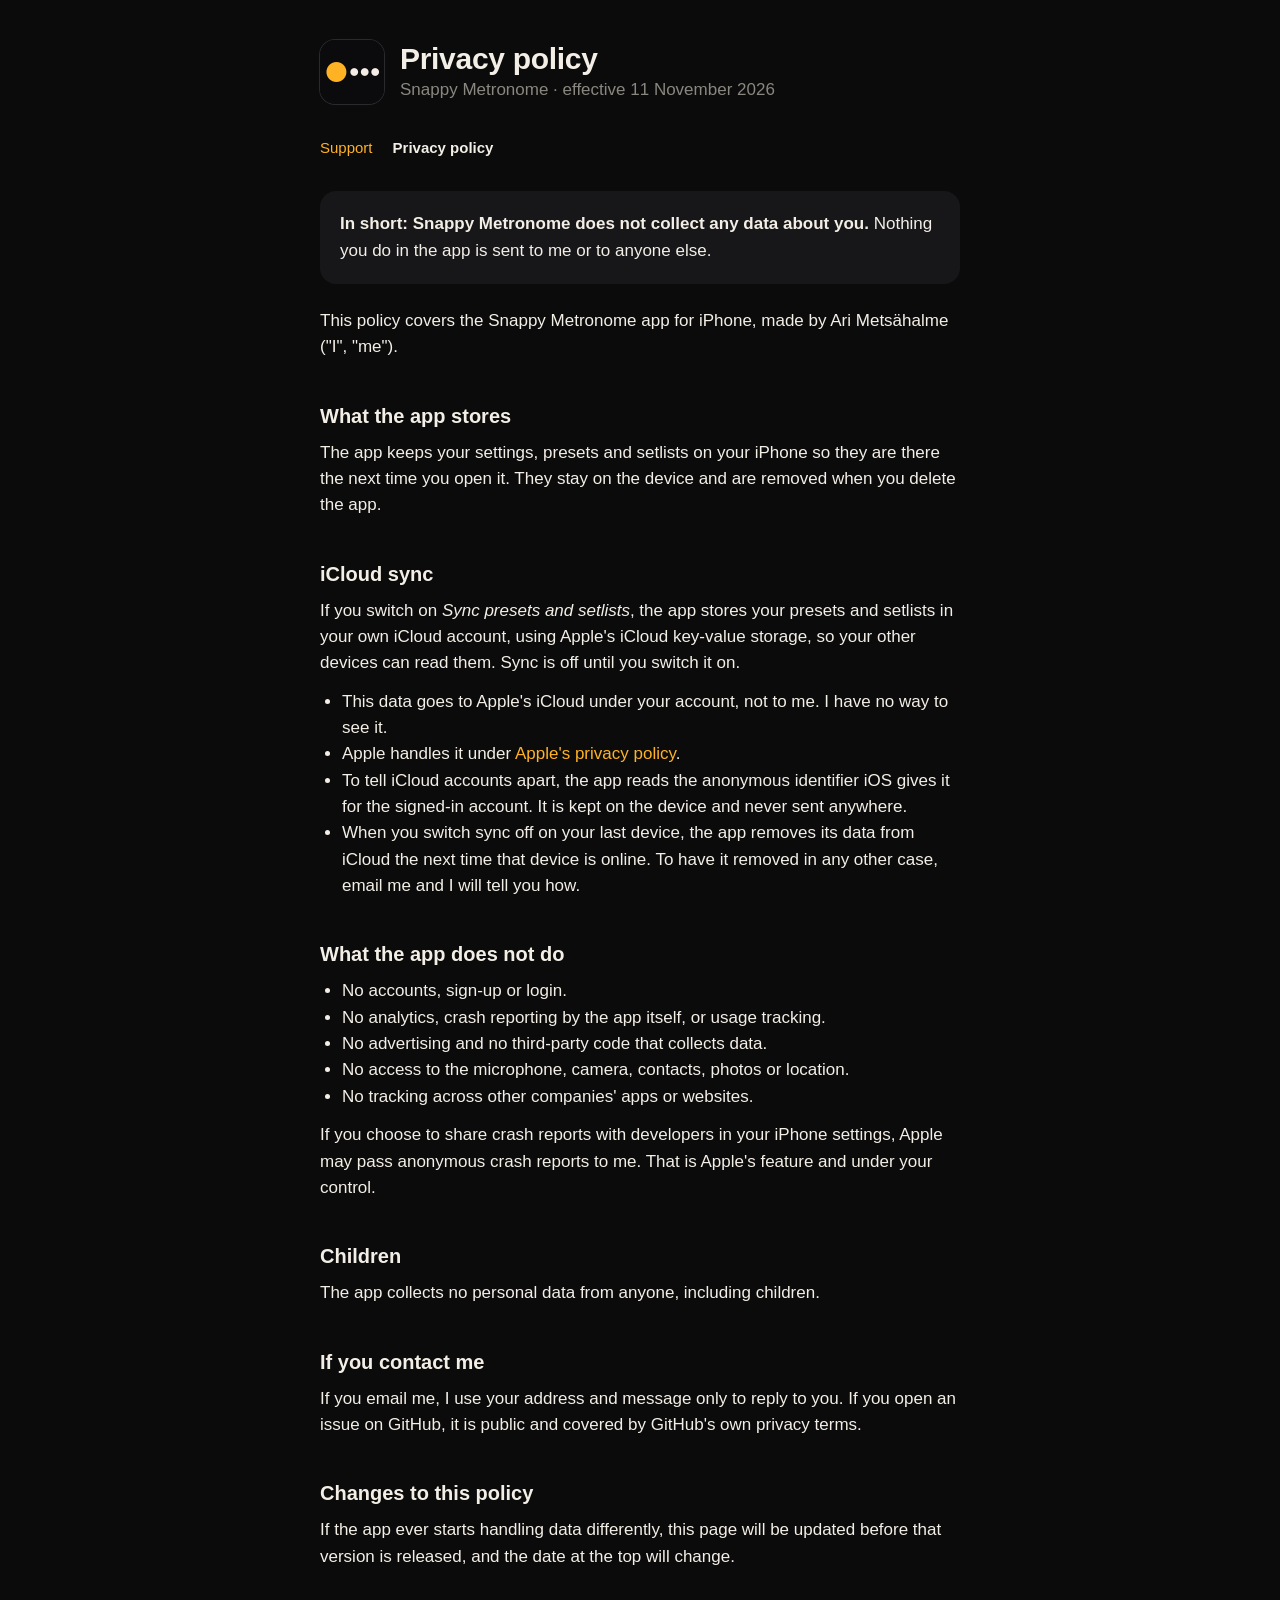
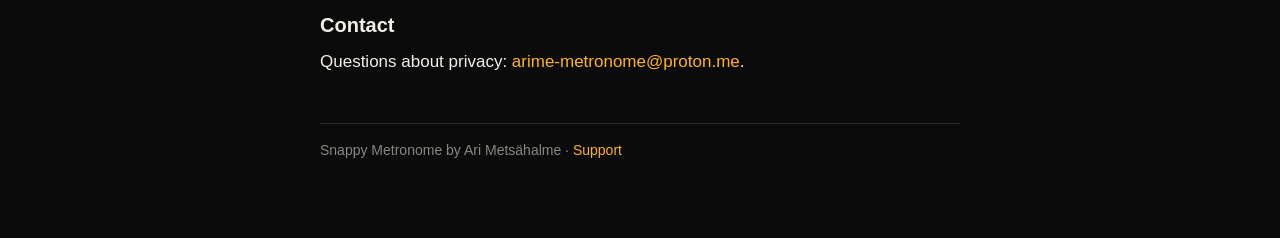
==== site/privacy.html @ 39511428 "Add the support and privacy policy pages App Store Connect needs a support URL and a privacy policy " ====
<!doctype html>
<html lang="en">
<head>
  <meta charset="utf-8">
  <meta name="viewport" content="width=device-width, initial-scale=1">
  <title>Snappy Metronome Privacy</title>
  <meta name="description" content="Privacy policy for Snappy Metronome. The app collects no personal data.">
  <link rel="icon" href="icon.png">
  <link rel="apple-touch-icon" href="icon.png">
  <link rel="stylesheet" href="style.css">
</head>
<body>
  <main>
    <header>
      <img src="icon.png" alt="">
      <div>
        <h1>Privacy policy</h1>
        <p>Snappy Metronome · effective 11 November 2026</p>
      </div>
    </header>

    <nav>
      <a href="./">Support</a>
      <a href="privacy.html" aria-current="page">Privacy policy</a>
    </nav>

    <div class="card">
      <p><strong>In short: Snappy Metronome does not collect any data about you.</strong> Nothing you do in the app is sent to me or to anyone else.</p>
    </div>

    <p>This policy covers the Snappy Metronome app for iPhone, made by Ari Metsähalme ("I", "me").</p>

    <h2>What the app stores</h2>
    <p>The app keeps your settings, presets and setlists on your iPhone so they are there the next time you open it. They stay on the device and are removed when you delete the app.</p>

    <h2>iCloud sync</h2>
    <p>If you switch on <em>Sync presets and setlists</em>, the app stores your presets and setlists in your own iCloud account, using Apple's iCloud key-value storage, so your other devices can read them. Sync is off until you switch it on.</p>
    <ul>
      <li>This data goes to Apple's iCloud under your account, not to me. I have no way to see it.</li>
      <li>Apple handles it under <a href="https://www.apple.com/legal/privacy/">Apple's privacy policy</a>.</li>
      <li>To tell iCloud accounts apart, the app reads the anonymous identifier iOS gives it for the signed-in account. It is kept on the device and never sent anywhere.</li>
      <li>When you switch sync off on your last device, the app removes its data from iCloud the next time that device is online. To have it removed in any other case, email me and I will tell you how.</li>
    </ul>

    <h2>What the app does not do</h2>
    <ul>
      <li>No accounts, sign-up or login.</li>
      <li>No analytics, crash reporting by the app itself, or usage tracking.</li>
      <li>No advertising and no third-party code that collects data.</li>
      <li>No access to the microphone, camera, contacts, photos or location.</li>
      <li>No tracking across other companies' apps or websites.</li>
    </ul>
    <p>If you choose to share crash reports with developers in your iPhone settings, Apple may pass anonymous crash reports to me. That is Apple's feature and under your control.</p>

    <h2>Children</h2>
    <p>The app collects no personal data from anyone, including children.</p>

    <h2>If you contact me</h2>
    <p>If you email me, I use your address and message only to reply to you. If you open an issue on GitHub, it is public and covered by GitHub's own privacy terms.</p>

    <h2>Changes to this policy</h2>
    <p>If the app ever starts handling data differently, this page will be updated before that version is released, and the date at the top will change.</p>

    <h2>Contact</h2>
    <p>Questions about privacy: <a href="mailto:arime-metronome@proton.me">arime-metronome@proton.me</a>.</p>

    <footer>
      <p>Snappy Metronome by Ari Metsähalme · <a href="./">Support</a></p>
    </footer>
  </main>
</body>
</html>
---- site/style.css ----
:root {
  --ink: #0b0b0c;
  --surface: #17171a;
  --line: #2a2a2e;
  --dial-white: #f3eee6;
  --muted: #8a8780;
  --amber: #ffb224;
  color-scheme: dark;
}

* {
  box-sizing: border-box;
}

body {
  margin: 0;
  background: var(--ink);
  color: var(--dial-white);
  font: 17px/1.55 -apple-system, BlinkMacSystemFont, "SF Pro Text", "Helvetica Neue", Arial, sans-serif;
  -webkit-text-size-adjust: 100%;
}

main {
  max-width: 680px;
  margin: 0 auto;
  padding: 40px 20px 64px;
}

header {
  display: flex;
  align-items: center;
  gap: 16px;
  margin-bottom: 32px;
}

header img {
  width: 64px;
  height: 64px;
  border-radius: 15px;
  box-shadow: 0 0 0 1px var(--line);
  flex-shrink: 0;
}

header p {
  margin: 0;
  color: var(--muted);
}

nav {
  display: flex;
  gap: 20px;
  margin-bottom: 32px;
  font-size: 15px;
}

h1 {
  margin: 0;
  font-size: 30px;
  line-height: 1.2;
  font-weight: 800;
  letter-spacing: -0.01em;
}

h2 {
  margin: 40px 0 8px;
  font-size: 20px;
  font-weight: 700;
}

h3 {
  margin: 24px 0 4px;
  font-size: 17px;
  font-weight: 600;
}

p,
ul {
  margin: 0 0 12px;
}

ul {
  padding-left: 22px;
}

a {
  color: var(--amber);
  text-decoration: none;
}

a:hover,
a:focus-visible {
  text-decoration: underline;
}

nav a[aria-current="page"] {
  color: var(--dial-white);
  font-weight: 600;
}

.card {
  background: var(--surface);
  border-radius: 16px;
  padding: 20px;
  margin: 24px 0;
}

.card p:last-child {
  margin-bottom: 0;
}

.muted {
  color: var(--muted);
}

footer {
  margin-top: 48px;
  padding-top: 16px;
  border-top: 1px solid var(--line);
  color: var(--muted);
  font-size: 14px;
}
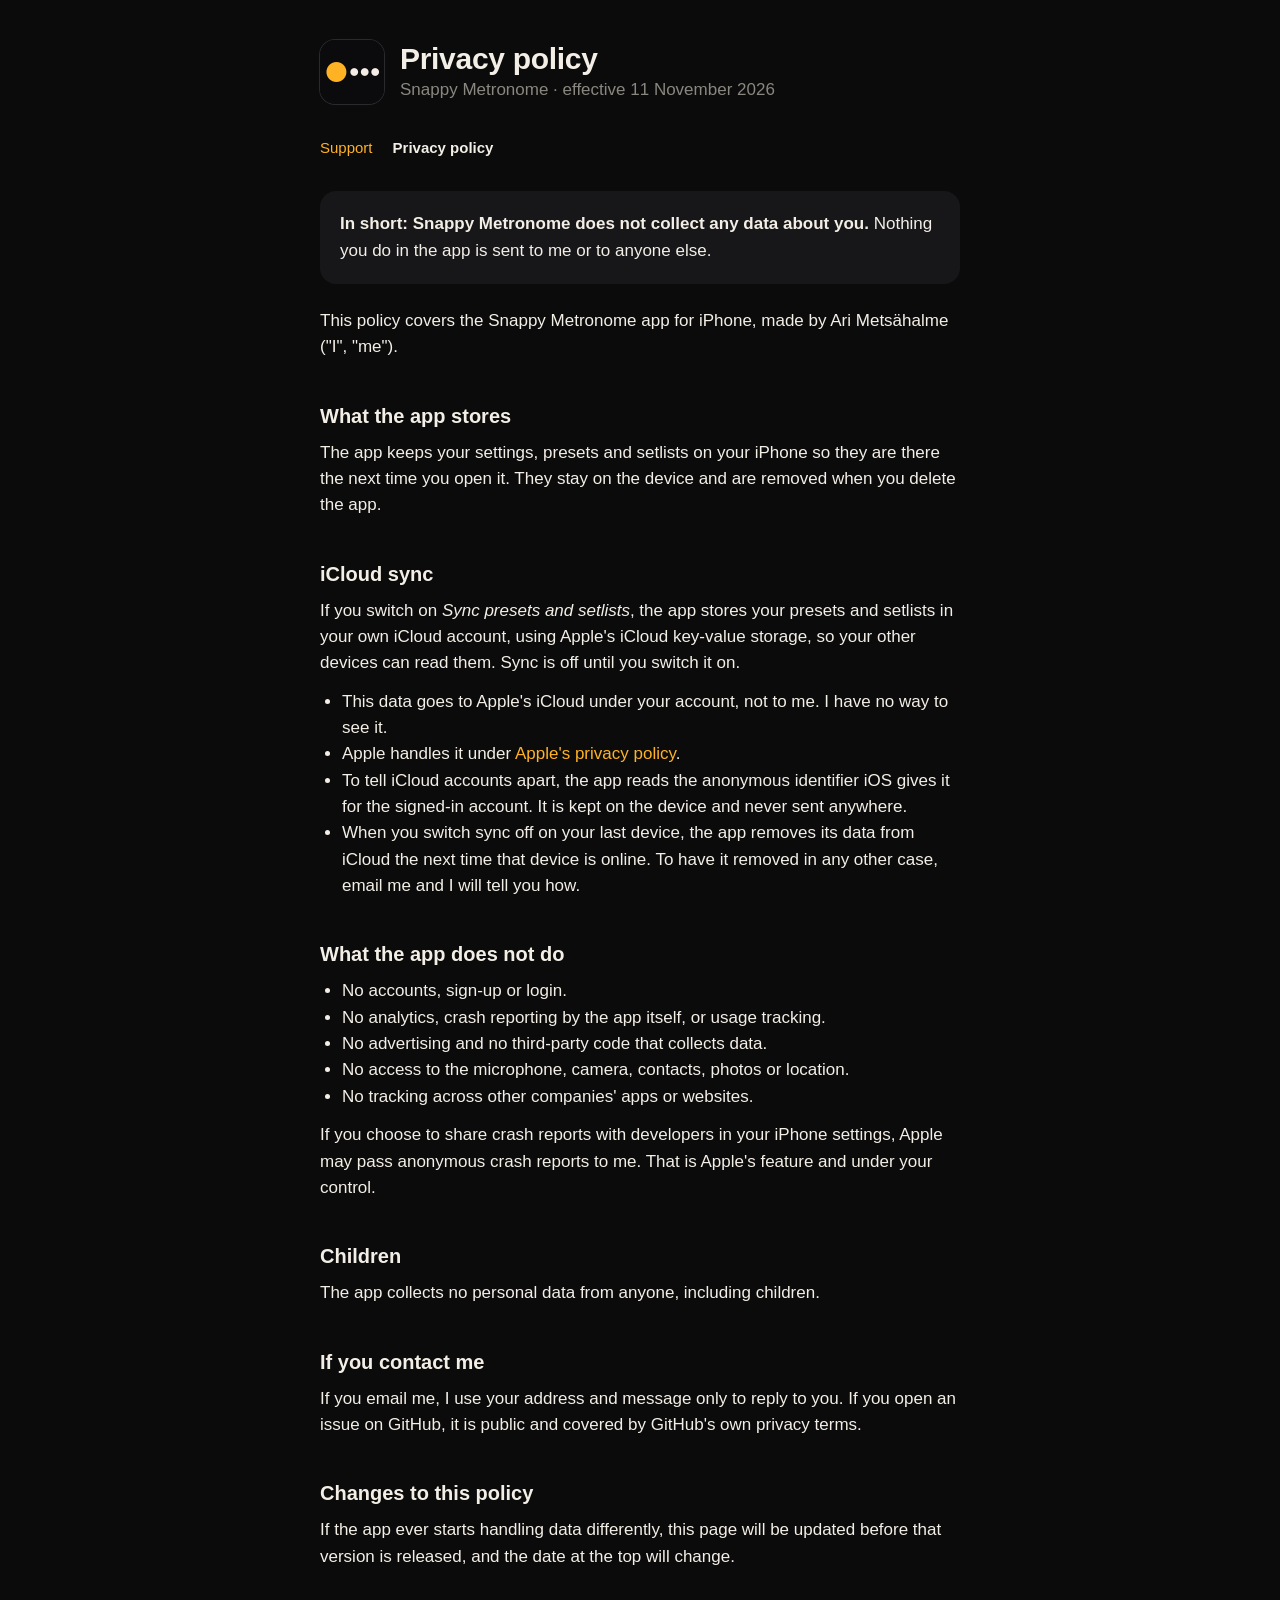
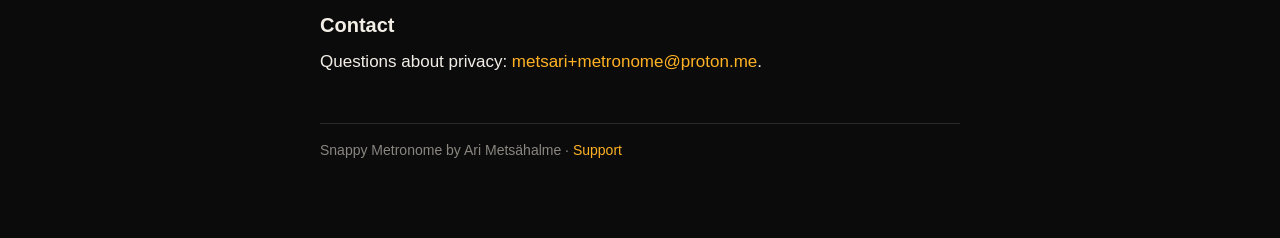
==== commit 40c30287: "Change the contact address The support page, the privacy policy and the README now give metsari+metr" ====
--- a/site/privacy.html
+++ b/site/privacy.html
@@ -1,72 +1,128 @@
 <!doctype html>
 <html lang="en">
-<head>
-  <meta charset="utf-8">
-  <meta name="viewport" content="width=device-width, initial-scale=1">
-  <title>Snappy Metronome Privacy</title>
-  <meta name="description" content="Privacy policy for Snappy Metronome. The app collects no personal data.">
-  <link rel="icon" href="icon.png">
-  <link rel="apple-touch-icon" href="icon.png">
-  <link rel="stylesheet" href="style.css">
-</head>
-<body>
-  <main>
-    <header>
-      <img src="icon.png" alt="">
-      <div>
-        <h1>Privacy policy</h1>
-        <p>Snappy Metronome · effective 11 November 2026</p>
+  <head>
+    <meta charset="utf-8" />
+    <meta name="viewport" content="width=device-width, initial-scale=1" />
+    <title>Snappy Metronome Privacy</title>
+    <meta
+      name="description"
+      content="Privacy policy for Snappy Metronome. The app collects no personal data."
+    />
+    <link rel="icon" href="icon.png" />
+    <link rel="apple-touch-icon" href="icon.png" />
+    <link rel="stylesheet" href="style.css" />
+  </head>
+  <body>
+    <main>
+      <header>
+        <img src="icon.png" alt="" />
+        <div>
+          <h1>Privacy policy</h1>
+          <p>Snappy Metronome · effective 11 November 2026</p>
+        </div>
+      </header>
+
+      <nav>
+        <a href="./">Support</a>
+        <a href="privacy.html" aria-current="page">Privacy policy</a>
+      </nav>
+
+      <div class="card">
+        <p>
+          <strong
+            >In short: Snappy Metronome does not collect any data about
+            you.</strong
+          >
+          Nothing you do in the app is sent to me or to anyone else.
+        </p>
       </div>
-    </header>
 
-    <nav>
-      <a href="./">Support</a>
-      <a href="privacy.html" aria-current="page">Privacy policy</a>
-    </nav>
+      <p>
+        This policy covers the Snappy Metronome app for iPhone, made by Ari
+        Metsähalme ("I", "me").
+      </p>
 
-    <div class="card">
-      <p><strong>In short: Snappy Metronome does not collect any data about you.</strong> Nothing you do in the app is sent to me or to anyone else.</p>
-    </div>
+      <h2>What the app stores</h2>
+      <p>
+        The app keeps your settings, presets and setlists on your iPhone so they
+        are there the next time you open it. They stay on the device and are
+        removed when you delete the app.
+      </p>
 
-    <p>This policy covers the Snappy Metronome app for iPhone, made by Ari Metsähalme ("I", "me").</p>
+      <h2>iCloud sync</h2>
+      <p>
+        If you switch on <em>Sync presets and setlists</em>, the app stores your
+        presets and setlists in your own iCloud account, using Apple's iCloud
+        key-value storage, so your other devices can read them. Sync is off
+        until you switch it on.
+      </p>
+      <ul>
+        <li>
+          This data goes to Apple's iCloud under your account, not to me. I have
+          no way to see it.
+        </li>
+        <li>
+          Apple handles it under
+          <a href="https://www.apple.com/legal/privacy/"
+            >Apple's privacy policy</a
+          >.
+        </li>
+        <li>
+          To tell iCloud accounts apart, the app reads the anonymous identifier
+          iOS gives it for the signed-in account. It is kept on the device and
+          never sent anywhere.
+        </li>
+        <li>
+          When you switch sync off on your last device, the app removes its data
+          from iCloud the next time that device is online. To have it removed in
+          any other case, email me and I will tell you how.
+        </li>
+      </ul>
 
-    <h2>What the app stores</h2>
-    <p>The app keeps your settings, presets and setlists on your iPhone so they are there the next time you open it. They stay on the device and are removed when you delete the app.</p>
+      <h2>What the app does not do</h2>
+      <ul>
+        <li>No accounts, sign-up or login.</li>
+        <li>
+          No analytics, crash reporting by the app itself, or usage tracking.
+        </li>
+        <li>No advertising and no third-party code that collects data.</li>
+        <li>
+          No access to the microphone, camera, contacts, photos or location.
+        </li>
+        <li>No tracking across other companies' apps or websites.</li>
+      </ul>
+      <p>
+        If you choose to share crash reports with developers in your iPhone
+        settings, Apple may pass anonymous crash reports to me. That is Apple's
+        feature and under your control.
+      </p>
 
-    <h2>iCloud sync</h2>
-    <p>If you switch on <em>Sync presets and setlists</em>, the app stores your presets and setlists in your own iCloud account, using Apple's iCloud key-value storage, so your other devices can read them. Sync is off until you switch it on.</p>
-    <ul>
-      <li>This data goes to Apple's iCloud under your account, not to me. I have no way to see it.</li>
-      <li>Apple handles it under <a href="https://www.apple.com/legal/privacy/">Apple's privacy policy</a>.</li>
-      <li>To tell iCloud accounts apart, the app reads the anonymous identifier iOS gives it for the signed-in account. It is kept on the device and never sent anywhere.</li>
-      <li>When you switch sync off on your last device, the app removes its data from iCloud the next time that device is online. To have it removed in any other case, email me and I will tell you how.</li>
-    </ul>
+      <h2>Children</h2>
+      <p>The app collects no personal data from anyone, including children.</p>
 
-    <h2>What the app does not do</h2>
-    <ul>
-      <li>No accounts, sign-up or login.</li>
-      <li>No analytics, crash reporting by the app itself, or usage tracking.</li>
-      <li>No advertising and no third-party code that collects data.</li>
-      <li>No access to the microphone, camera, contacts, photos or location.</li>
-      <li>No tracking across other companies' apps or websites.</li>
-    </ul>
-    <p>If you choose to share crash reports with developers in your iPhone settings, Apple may pass anonymous crash reports to me. That is Apple's feature and under your control.</p>
+      <h2>If you contact me</h2>
+      <p>
+        If you email me, I use your address and message only to reply to you. If
+        you open an issue on GitHub, it is public and covered by GitHub's own
+        privacy terms.
+      </p>
 
-    <h2>Children</h2>
-    <p>The app collects no personal data from anyone, including children.</p>
+      <h2>Changes to this policy</h2>
+      <p>
+        If the app ever starts handling data differently, this page will be
+        updated before that version is released, and the date at the top will
+        change.
+      </p>
 
-    <h2>If you contact me</h2>
-    <p>If you email me, I use your address and message only to reply to you. If you open an issue on GitHub, it is public and covered by GitHub's own privacy terms.</p>
+      <h2>Contact</h2>
+      <p>
+        Questions about privacy:
+        <a href="mailto:metsari+metronome@proton.me">metsari+metronome@proton.me</a>.
+      </p>
 
-    <h2>Changes to this policy</h2>
-    <p>If the app ever starts handling data differently, this page will be updated before that version is released, and the date at the top will change.</p>
-
-    <h2>Contact</h2>
-    <p>Questions about privacy: <a href="mailto:arime-metronome@proton.me">arime-metronome@proton.me</a>.</p>
-
-    <footer>
-      <p>Snappy Metronome by Ari Metsähalme · <a href="./">Support</a></p>
-    </footer>
-  </main>
-</body>
+      <footer>
+        <p>Snappy Metronome by Ari Metsähalme · <a href="./">Support</a></p>
+      </footer>
+    </main>
+  </body>
 </html>
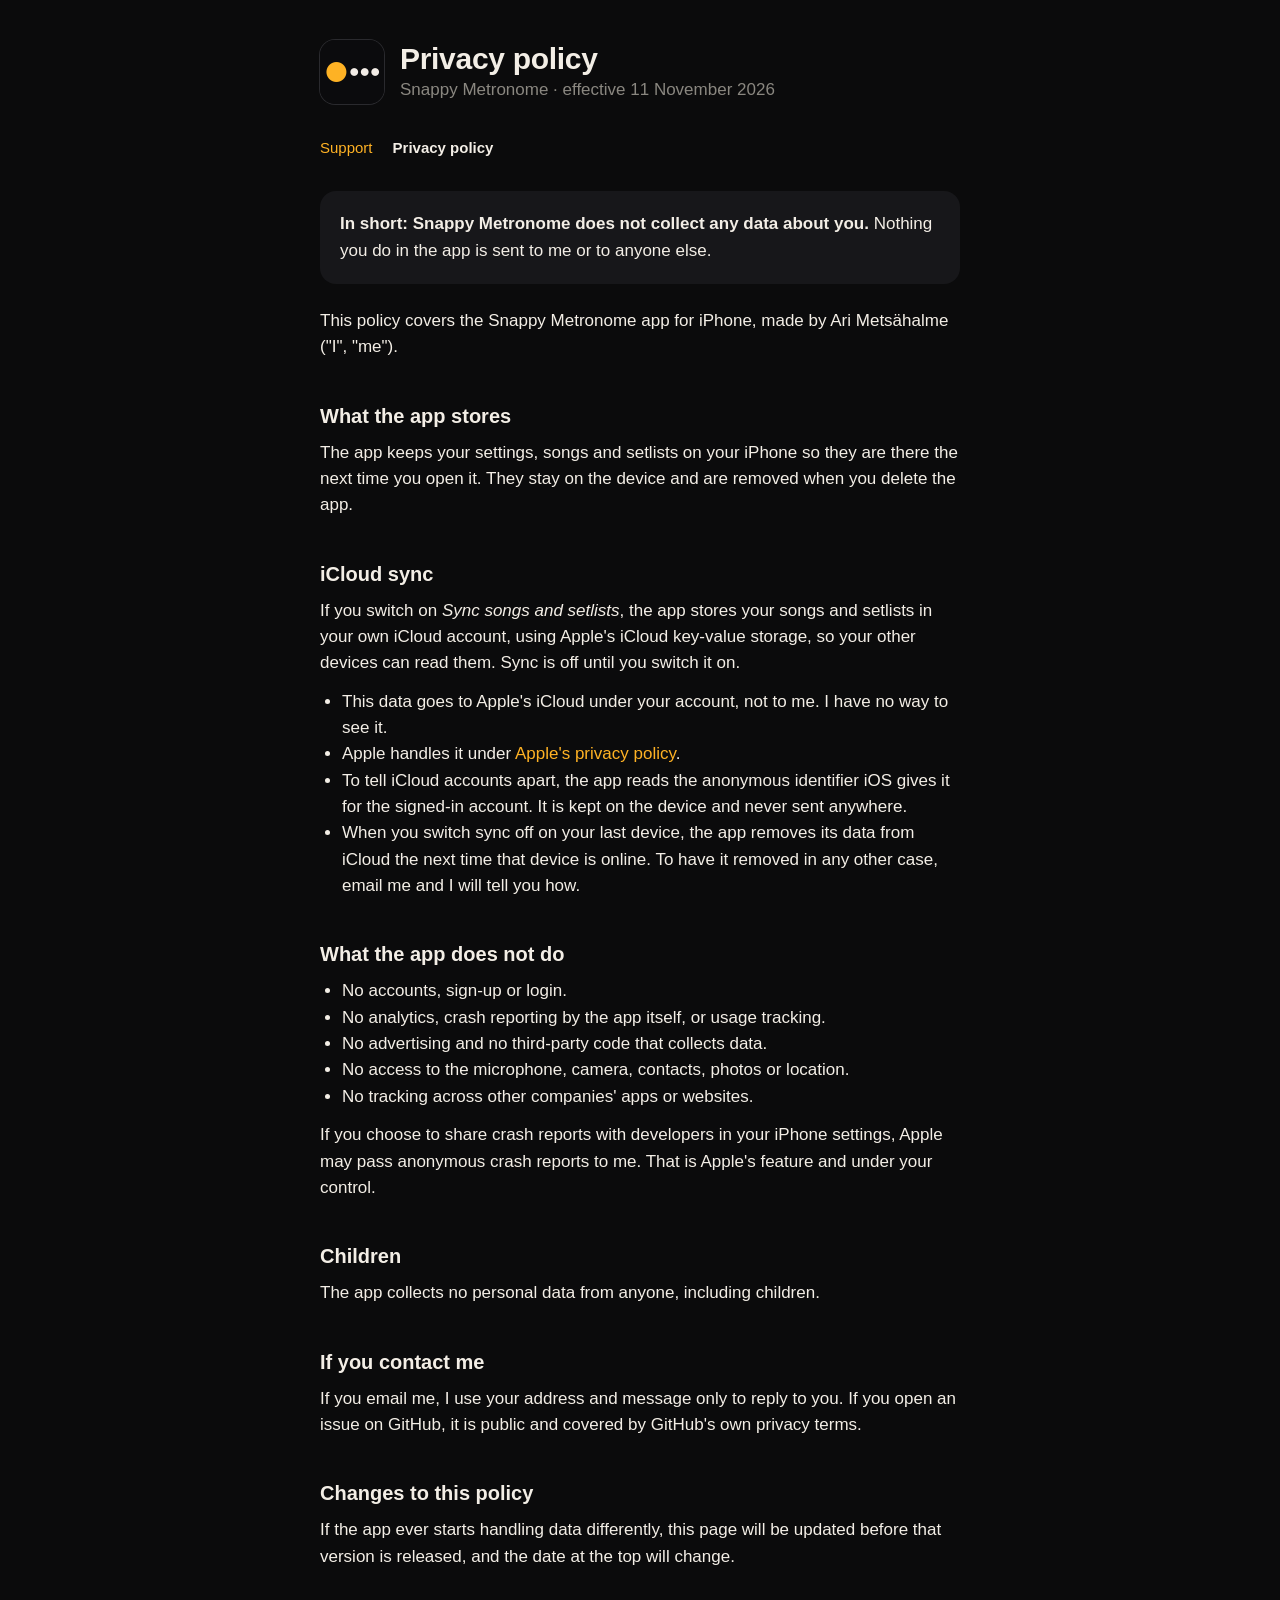
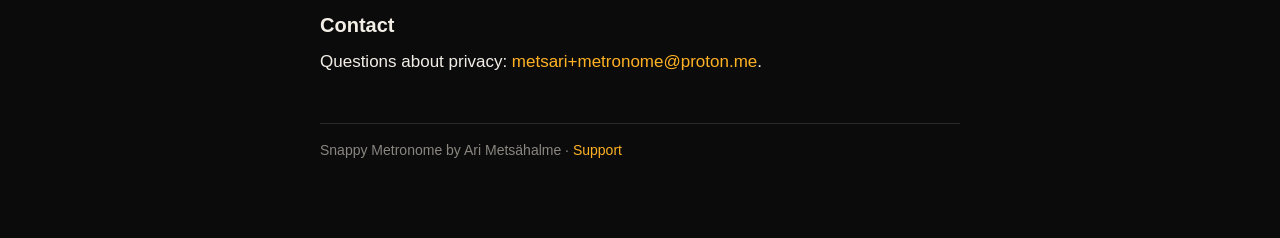
==== commit 1c0a7bbc: "Call presets songs Songs is what users save them for, so the app, docs and site now say song through" ====
--- a/site/privacy.html
+++ b/site/privacy.html
@@ -44,15 +44,15 @@
 
       <h2>What the app stores</h2>
       <p>
-        The app keeps your settings, presets and setlists on your iPhone so they
+        The app keeps your settings, songs and setlists on your iPhone so they
         are there the next time you open it. They stay on the device and are
         removed when you delete the app.
       </p>
 
       <h2>iCloud sync</h2>
       <p>
-        If you switch on <em>Sync presets and setlists</em>, the app stores your
-        presets and setlists in your own iCloud account, using Apple's iCloud
+        If you switch on <em>Sync songs and setlists</em>, the app stores your
+        songs and setlists in your own iCloud account, using Apple's iCloud
         key-value storage, so your other devices can read them. Sync is off
         until you switch it on.
       </p>
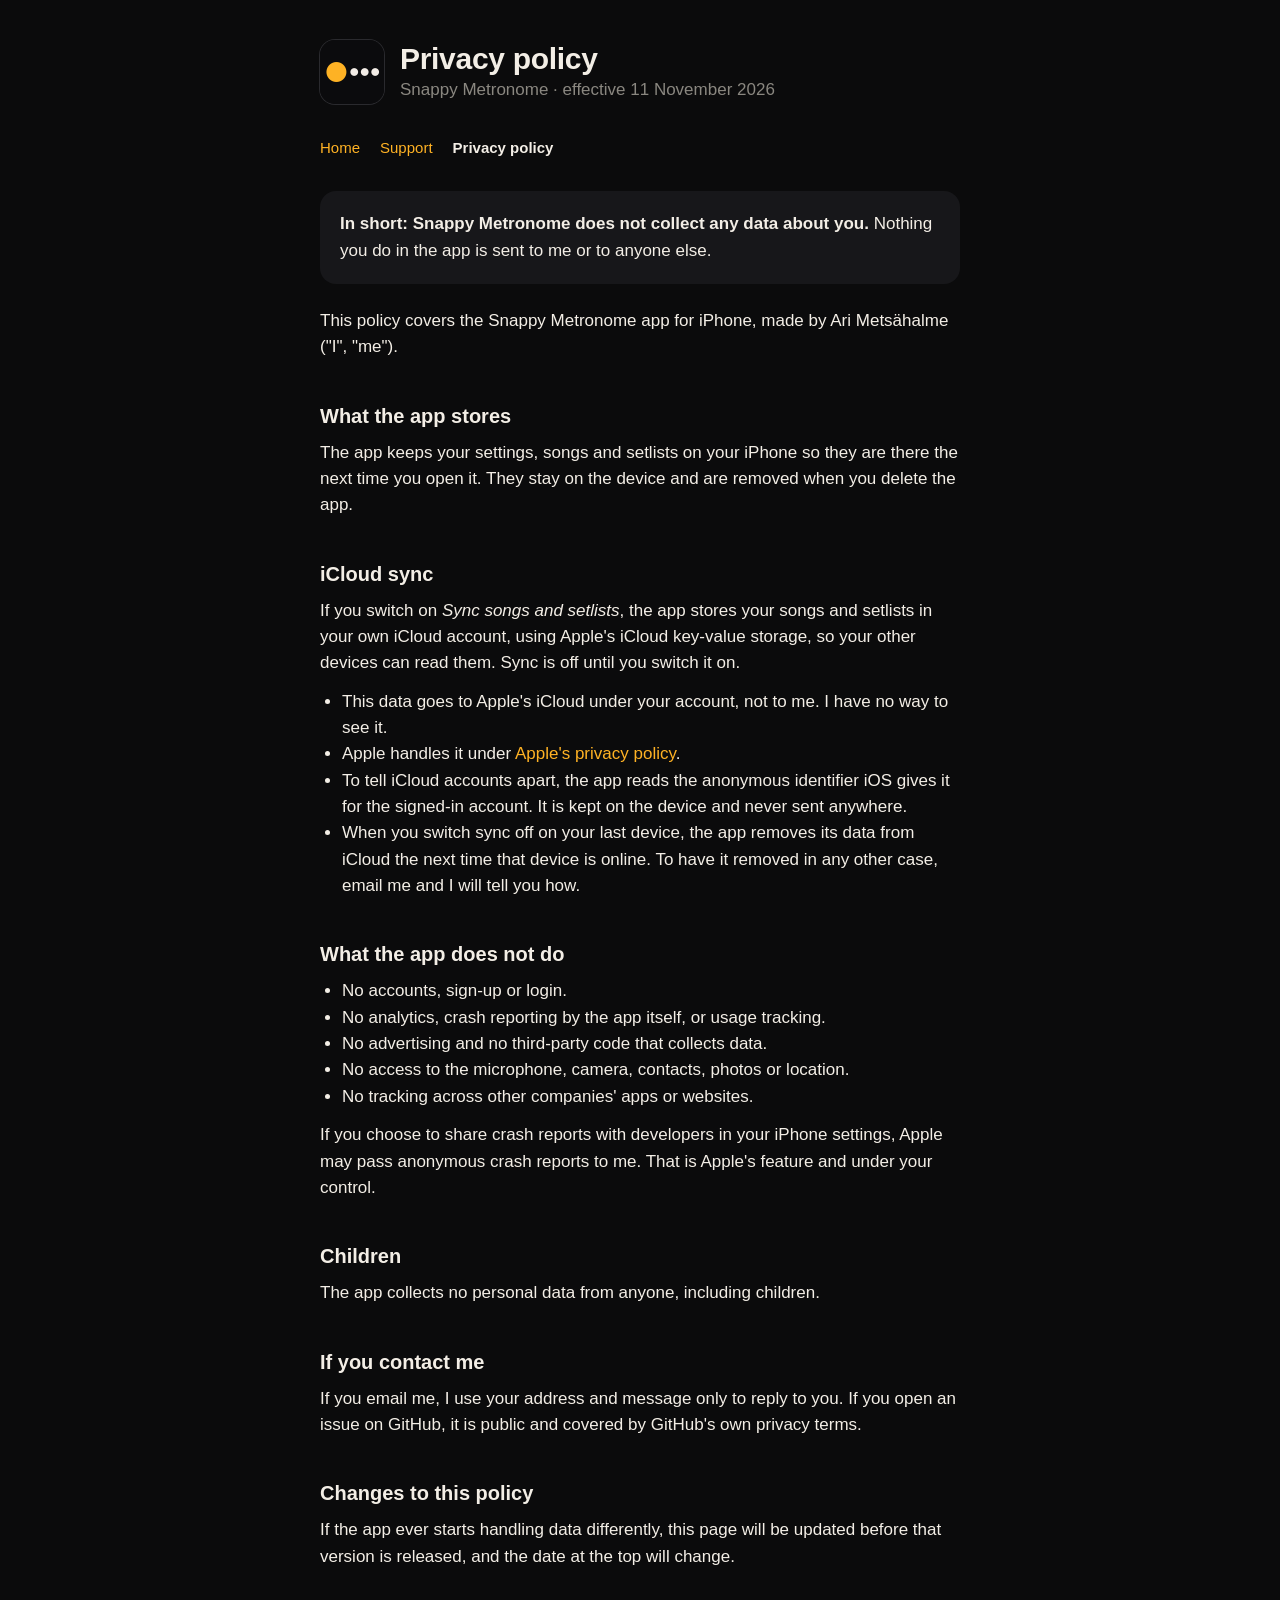
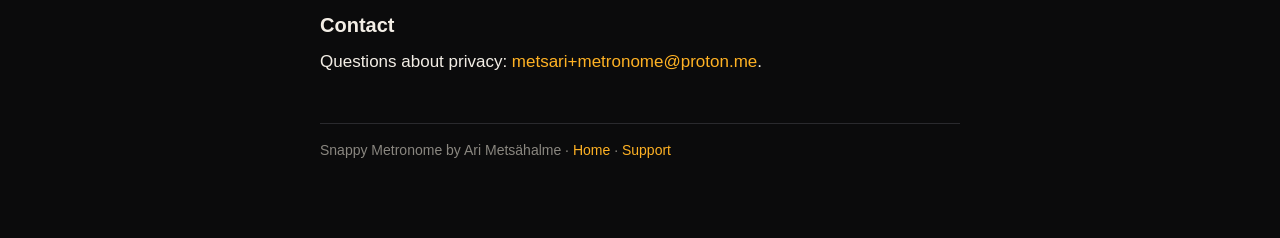
==== commit cf4d6339: "Give the site a home page that presents the app The site's front page was the support page. It is no" ====
--- a/site/privacy.html
+++ b/site/privacy.html
@@ -23,7 +23,8 @@
       </header>
 
       <nav>
-        <a href="./">Support</a>
+        <a href="./">Home</a>
+        <a href="support.html">Support</a>
         <a href="privacy.html" aria-current="page">Privacy policy</a>
       </nav>
 
@@ -121,7 +122,10 @@
       </p>
 
       <footer>
-        <p>Snappy Metronome by Ari Metsähalme · <a href="./">Support</a></p>
+        <p>
+          Snappy Metronome by Ari Metsähalme · <a href="./">Home</a> ·
+          <a href="support.html">Support</a>
+        </p>
       </footer>
     </main>
   </body>
--- a/site/style.css
+++ b/site/style.css
@@ -112,6 +112,96 @@
   color: var(--muted);
 }
 
+/* Home page */
+
+main.home {
+  max-width: 880px;
+}
+
+main.home nav {
+  justify-content: center;
+}
+
+main.home footer {
+  text-align: center;
+}
+
+.hero {
+  text-align: center;
+  margin: 24px 0 40px;
+}
+
+.hero .app-icon {
+  width: 112px;
+  height: 112px;
+  border-radius: 26px;
+  box-shadow: 0 0 0 1px var(--line);
+  margin-bottom: 20px;
+}
+
+.hero h1 {
+  font-size: 40px;
+}
+
+.tagline {
+  margin: 8px 0 20px;
+  font-size: 20px;
+  color: var(--muted);
+}
+
+.pill {
+  display: inline-block;
+  margin: 0;
+  padding: 10px 20px;
+  border: 1.5px solid var(--amber);
+  border-radius: 999px;
+  color: var(--amber);
+  font-weight: 600;
+}
+
+.shots {
+  display: flex;
+  justify-content: center;
+  gap: 24px;
+  margin: 0 0 48px;
+}
+
+.shots img {
+  width: 100%;
+  max-width: 280px;
+  height: auto;
+  min-width: 0;
+  border-radius: 12% / 5.5%;
+  box-shadow: 0 0 0 1px var(--line);
+}
+
+.shots.small img {
+  max-width: 200px;
+}
+
+.features {
+  display: grid;
+  grid-template-columns: repeat(auto-fit, minmax(240px, 1fr));
+  gap: 8px 32px;
+  margin: 0 0 48px;
+}
+
+.features h2 {
+  margin: 16px 0 4px;
+  color: var(--amber);
+  font-size: 18px;
+}
+
+.features p {
+  color: var(--dial-white);
+}
+
+.closing {
+  text-align: center;
+  font-size: 18px;
+  font-weight: 600;
+}
+
 footer {
   margin-top: 48px;
   padding-top: 16px;
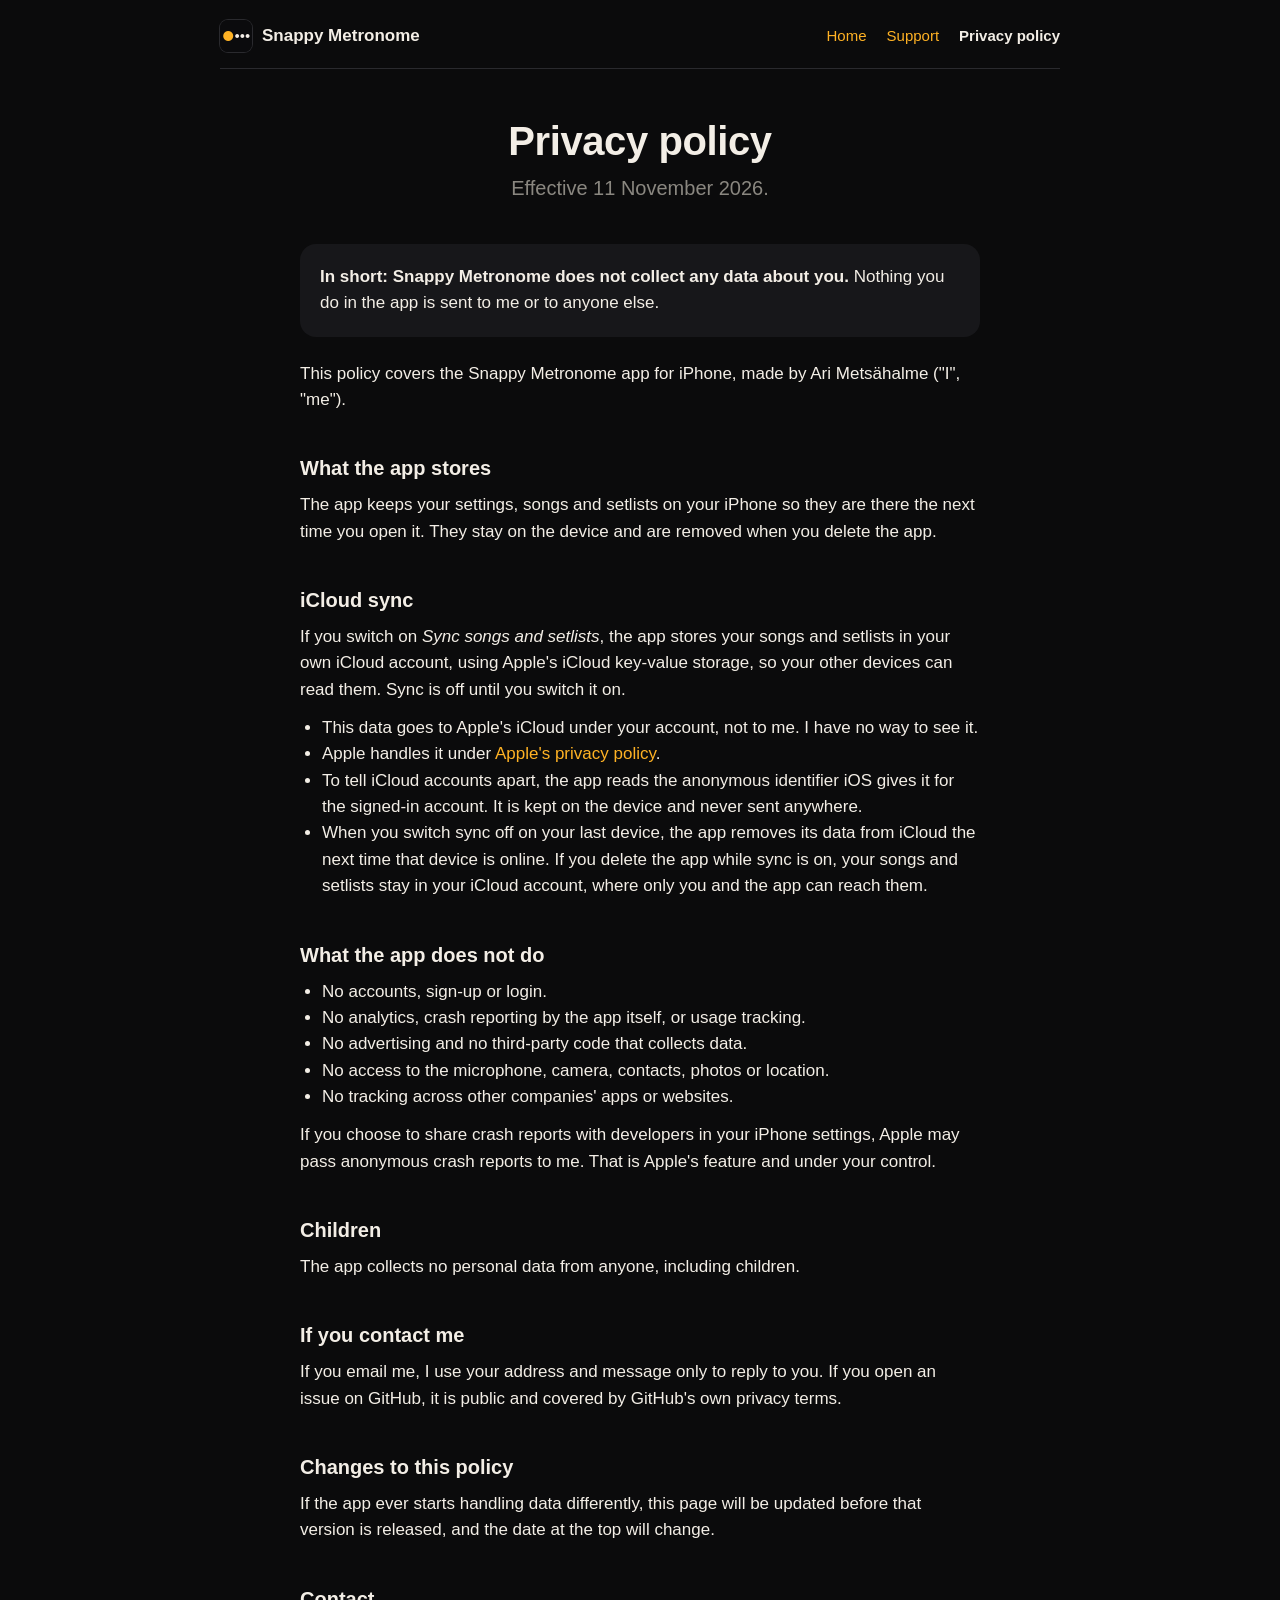
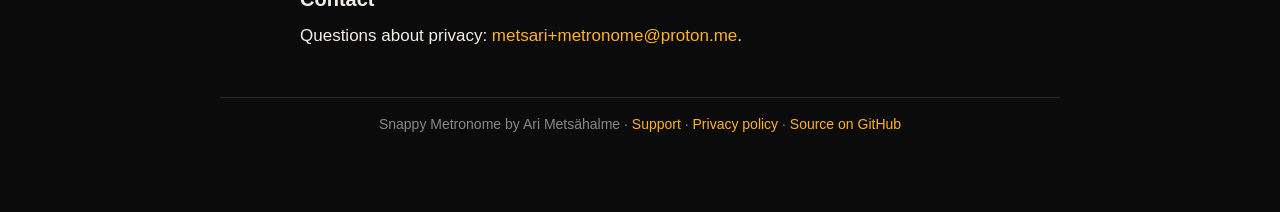
==== commit 9f95b040: "Give every page of the site the same layout The home page was centred and wide while support and pri" ====
--- a/site/privacy.html
+++ b/site/privacy.html
@@ -14,19 +14,24 @@
   </head>
   <body>
     <main>
-      <header>
-        <img src="icon.png" alt="" />
-        <div>
-          <h1>Privacy policy</h1>
-          <p>Snappy Metronome · effective 11 November 2026</p>
-        </div>
+      <header class="site-header">
+        <a class="brand" href="./">
+          <img src="icon.png" alt="" />
+          Snappy Metronome
+        </a>
+        <nav>
+          <a href="./">Home</a>
+          <a href="support.html">Support</a>
+          <a href="privacy.html" aria-current="page">Privacy policy</a>
+        </nav>
       </header>
 
-      <nav>
-        <a href="./">Home</a>
-        <a href="support.html">Support</a>
-        <a href="privacy.html" aria-current="page">Privacy policy</a>
-      </nav>
+      <section class="hero">
+        <h1>Privacy policy</h1>
+        <p class="tagline">Effective 11 November 2026.</p>
+      </section>
+
+      <div class="prose">
 
       <div class="card">
         <p>
@@ -75,8 +80,9 @@
         </li>
         <li>
           When you switch sync off on your last device, the app removes its data
-          from iCloud the next time that device is online. To have it removed in
-          any other case, email me and I will tell you how.
+          from iCloud the next time that device is online. If you delete the app
+          while sync is on, your songs and setlists stay in your iCloud account,
+          where only you and the app can reach them.
         </li>
       </ul>
 
@@ -121,10 +127,14 @@
         <a href="mailto:metsari+metronome@proton.me">metsari+metronome@proton.me</a>.
       </p>
 
+      </div>
+
       <footer>
         <p>
-          Snappy Metronome by Ari Metsähalme · <a href="./">Home</a> ·
-          <a href="support.html">Support</a>
+          Snappy Metronome by Ari Metsähalme ·
+          <a href="support.html">Support</a> ·
+          <a href="privacy.html">Privacy policy</a> ·
+          <a href="https://github.com/arime/metronome">Source on GitHub</a>
         </p>
       </footer>
     </main>
--- a/site/style.css
+++ b/site/style.css
@@ -20,42 +20,64 @@
   -webkit-text-size-adjust: 100%;
 }
 
+/* Every page: the same column, top bar, title block and footer. */
+
 main {
+  max-width: 880px;
+  margin: 0 auto;
+  padding: 20px 20px 64px;
+}
+
+.site-header {
+  display: flex;
+  align-items: center;
+  justify-content: space-between;
+  flex-wrap: wrap;
+  gap: 12px 24px;
+  padding-bottom: 16px;
+  border-bottom: 1px solid var(--line);
+}
+
+.brand {
+  display: flex;
+  align-items: center;
+  gap: 10px;
+  color: var(--dial-white);
+  font-weight: 700;
+}
+
+.brand:hover,
+.brand:focus-visible {
+  text-decoration: none;
+}
+
+.brand img {
+  width: 32px;
+  height: 32px;
+  border-radius: 8px;
+  box-shadow: 0 0 0 1px var(--line);
+}
+
+nav {
+  display: flex;
+  gap: 20px;
+  font-size: 15px;
+}
+
+.hero {
+  text-align: center;
+  margin: 48px 0 40px;
+}
+
+/* Running text on the support and privacy pages. */
+.prose {
   max-width: 680px;
   margin: 0 auto;
-  padding: 40px 20px 64px;
-}
-
-header {
-  display: flex;
-  align-items: center;
-  gap: 16px;
-  margin-bottom: 32px;
-}
-
-header img {
-  width: 64px;
-  height: 64px;
-  border-radius: 15px;
-  box-shadow: 0 0 0 1px var(--line);
-  flex-shrink: 0;
-}
-
-header p {
-  margin: 0;
-  color: var(--muted);
-}
-
-nav {
-  display: flex;
-  gap: 20px;
-  margin-bottom: 32px;
-  font-size: 15px;
 }
 
 h1 {
   margin: 0;
-  font-size: 30px;
+  font-size: 40px;
   line-height: 1.2;
   font-weight: 800;
   letter-spacing: -0.01em;
@@ -113,23 +135,6 @@
 }
 
 /* Home page */
-
-main.home {
-  max-width: 880px;
-}
-
-main.home nav {
-  justify-content: center;
-}
-
-main.home footer {
-  text-align: center;
-}
-
-.hero {
-  text-align: center;
-  margin: 24px 0 40px;
-}
 
 .hero .app-icon {
   width: 112px;
@@ -208,4 +213,5 @@
   border-top: 1px solid var(--line);
   color: var(--muted);
   font-size: 14px;
-}
+  text-align: center;
+}
